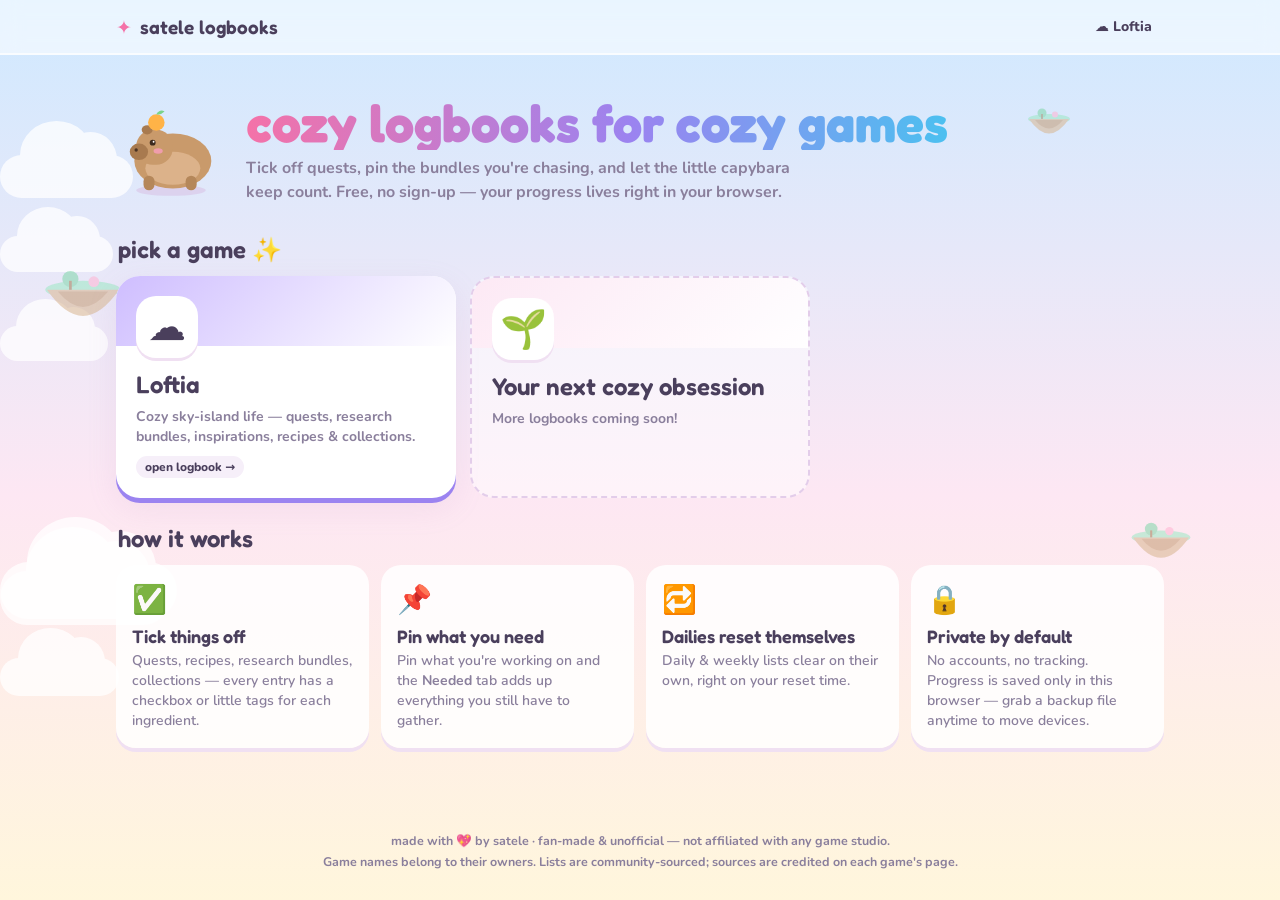
==== index.html @ f0ba3f52 "initial commit with working tracker files" ====
<!DOCTYPE html>
<html lang="en">
<head>
<meta charset="utf-8">
<meta name="viewport" content="width=device-width, initial-scale=1">
<title>satele logbooks — cozy trackers for cozy games</title>
<meta name="description" content="Cute, free progress trackers for cozy MMOs. Tick off quests, recipes, research bundles and collections — saved right in your browser.">
<meta name="theme-color" content="#fde7f3">
<meta property="og:title" content="satele logbooks">
<meta property="og:description" content="Cute, free progress trackers for cozy MMOs.">
<link rel="icon" href="/favicon.svg" type="image/svg+xml">
<link rel="preconnect" href="https://fonts.googleapis.com">
<link rel="preconnect" href="https://fonts.gstatic.com" crossorigin>
<link href="https://fonts.googleapis.com/css2?family=Fredoka:wght@400;500;600;700&family=Nunito:wght@400;600;700;800&display=swap" rel="stylesheet">
<link rel="stylesheet" href="/assets/css/base.css">
<link rel="stylesheet" href="/assets/css/home.css">
</head>
<body>
<div class="sky" id="sky" aria-hidden="true"></div>

<header class="site-head">
  <div class="in">
    <a class="brand" href="/"><span class="spark">✦</span> satele logbooks</a>
    <nav class="site-nav" id="siteNav" aria-label="Games"></nav>
  </div>
</header>

<main class="page">
  <section class="hero">
    <img class="mascot" src="/assets/img/capy.svg" alt="" width="96" height="96">
    <div>
      <h1>cozy logbooks for cozy games</h1>
      <p>Tick off quests, pin the bundles you're chasing, and let the little capybara keep count. Free, no sign-up — your progress lives right in your browser.</p>
    </div>
  </section>

  <h2 class="sec-title">pick a game ✨</h2>
  <div class="games" id="games">
    <div class="game-card skeleton" aria-hidden="true"></div>
  </div>

  <h2 class="sec-title">how it works</h2>
  <div class="how">
    <div class="how-card"><div class="big">✅</div><h3>Tick things off</h3><p>Quests, recipes, research bundles, collections — every entry has a checkbox or little tags for each ingredient.</p></div>
    <div class="how-card"><div class="big">📌</div><h3>Pin what you need</h3><p>Pin what you're working on and the <b>Needed</b> tab adds up everything you still have to gather.</p></div>
    <div class="how-card"><div class="big">🔁</div><h3>Dailies reset themselves</h3><p>Daily & weekly lists clear on their own, right on your reset time.</p></div>
    <div class="how-card"><div class="big">🔒</div><h3>Private by default</h3><p>No accounts, no tracking. Progress is saved only in this browser — grab a backup file anytime to move devices.</p></div>
  </div>
</main>

<footer class="site-foot">
  made with 💖 by satele · fan-made &amp; unofficial — not affiliated with any game studio.<br>
  Game names belong to their owners. Lists are community-sourced; sources are credited on each game's page.
</footer>

<div class="toast" id="toast" role="status" aria-live="polite"></div>
<script src="/assets/js/sky.js" defer></script>
<script src="/assets/js/home.js" defer></script>
</body>
</html>
---- assets/css/base.css ----
/* ==========================================================
   satele logbooks — shared theme (all pages)
   ========================================================== */
:root{
  --sky1:#cfe9ff; --sky2:#fde7f3; --sky3:#fff6dc;
  --ink:#4a3f5c; --ink-soft:#8a7f9c; --card:#ffffffd9; --line:#efe3f4;
  --pink:#ff9ec7; --pink-d:#f472a8; --mint:#9be7c4; --mint-d:#4cc794;
  --lav:#c9b6ff; --lav-d:#9b83f0; --butter:#ffe08a; --peach:#ffc2a1; --sky:#9fd5ff;
  --radius:22px;
  --font-display:Fredoka,Nunito,system-ui,sans-serif;
  --font-body:Nunito,system-ui,sans-serif;
}
*{box-sizing:border-box}
html,body{margin:0}
html{scroll-behavior:smooth}
body{
  font-family:var(--font-body); color:var(--ink);
  background:linear-gradient(180deg,var(--sky1) 0%,var(--sky2) 55%,var(--sky3) 100%) fixed;
  min-height:100vh; overflow-x:hidden; display:flex; flex-direction:column;
}
h1,h2,h3,.fred{font-family:var(--font-display)}
a{color:var(--lav-d)}
button{font:inherit;color:inherit;cursor:pointer;border:none;background:none}
input,textarea,select{font:inherit;color:inherit}
:focus-visible{outline:3px solid var(--lav);outline-offset:2px;border-radius:8px}
.sr-only{position:absolute;width:1px;height:1px;padding:0;margin:-1px;overflow:hidden;clip:rect(0,0,0,0);border:0}

/* floating clouds & islands */
.sky{position:fixed;inset:0;pointer-events:none;z-index:0;overflow:hidden}
.cloud{position:absolute;background:#fff;border-radius:999px;opacity:.75;animation:drift linear infinite}
.cloud::before,.cloud::after{content:"";position:absolute;background:#fff;border-radius:50%}
.cloud::before{width:55%;height:160%;left:15%;bottom:20%}
.cloud::after{width:40%;height:130%;right:12%;bottom:25%}
@keyframes drift{from{transform:translateX(-30vw)}to{transform:translateX(130vw)}}
.island{position:absolute;animation:bob 6s ease-in-out infinite}
@keyframes bob{0%,100%{transform:translateY(0)}50%{transform:translateY(-12px)}}
@media (prefers-reduced-motion:reduce){ .cloud,.island,.mascot{animation:none!important} }

/* site header */
.site-head{position:sticky;top:0;z-index:20;backdrop-filter:blur(10px);background:#ffffff8c;border-bottom:2px solid #ffffffb0}
.site-head .in{max-width:1080px;margin:0 auto;padding:10px 16px;display:flex;align-items:center;gap:12px}
.brand{display:flex;align-items:center;gap:8px;text-decoration:none;color:var(--ink);font-family:var(--font-display);font-weight:600;font-size:19px}
.brand .spark{color:var(--pink-d)}
.site-nav{margin-left:auto;display:flex;gap:6px;align-items:center;flex-wrap:wrap}
.site-nav a{text-decoration:none;color:var(--ink);font-weight:800;font-size:14px;padding:7px 12px;border-radius:12px}
.site-nav a:hover,.site-nav a[aria-current="page"]{background:#fff}

.page{position:relative;z-index:1;flex:1;width:100%;max-width:1080px;margin:0 auto;padding:22px 16px 60px}

/* site footer */
.site-foot{position:relative;z-index:1;text-align:center;font-size:12.5px;color:var(--ink-soft);font-weight:700;padding:18px 16px 28px;line-height:1.7}
.site-foot a{color:var(--lav-d)}

/* shared bits */
.panel{background:var(--card);backdrop-filter:blur(8px);border-radius:var(--radius);padding:18px;box-shadow:0 8px 30px #b48fc522, 0 4px 0 #f0e0f2}
.btn{display:inline-flex;align-items:center;gap:6px;padding:10px 16px;border-radius:14px;font-weight:800;background:#f5eef8;text-decoration:none;color:var(--ink)}
.btn.primary{background:var(--pink);color:#fff;box-shadow:0 3px 0 var(--pink-d)}
.btn.primary:active{transform:translateY(2px);box-shadow:0 1px 0 var(--pink-d)}
.btn.danger{background:#ffe3e6;color:#c2405a}
.btn.ghost{background:transparent}
.mascot{width:76px;height:76px;flex:none;animation:bob 4s ease-in-out infinite}

.toast{position:fixed;left:50%;bottom:22px;transform:translateX(-50%) translateY(120px);background:#fff;padding:10px 18px;border-radius:999px;font-weight:800;box-shadow:0 8px 24px #b48fc544;transition:transform .35s cubic-bezier(.3,1.5,.5,1);z-index:60;max-width:92vw;text-align:center}
.toast.show{transform:translateX(-50%) translateY(0)}

@media (max-width:560px){
  .page{padding:14px 10px 50px}
  .mascot{width:58px;height:58px}
  .brand{font-size:17px}
}
---- assets/css/home.css ----
/* home page */
.hero{display:flex;align-items:center;gap:20px;margin:18px 0 30px;flex-wrap:wrap}
.hero .mascot{width:110px;height:110px}
.hero h1{margin:0 0 6px;font-size:clamp(30px,6vw,52px);font-weight:700;line-height:1.05;
  background:linear-gradient(90deg,#f472a8,#9b83f0 55%,#4cc0f0);-webkit-background-clip:text;background-clip:text;color:transparent}
.hero p{margin:0;max-width:560px;font-weight:700;color:var(--ink-soft);font-size:16px;line-height:1.5}
.sec-title{font-weight:600;font-size:24px;margin:26px 2px 12px}

.games{display:grid;grid-template-columns:repeat(auto-fill,minmax(280px,1fr));gap:14px}
.game-card{position:relative;display:flex;flex-direction:column;gap:8px;padding:20px;border-radius:24px;background:#fff;text-decoration:none;color:var(--ink);
  box-shadow:0 5px 0 var(--gd,#e6d3ea),0 10px 30px #b48fc522;transition:transform .18s;min-height:170px;overflow:hidden}
.game-card::before{content:"";position:absolute;inset:0 0 auto 0;height:70px;background:linear-gradient(135deg,var(--gc,#fde7f3),#fff);opacity:.9}
.game-card>*{position:relative}
.game-card:hover{transform:translateY(-4px)}
.game-card .ic{font-size:38px;width:62px;height:62px;border-radius:20px;background:#fff;display:grid;place-items:center;box-shadow:0 3px 0 #f0e0f2}
.game-card h3{margin:4px 0 0;font-size:24px;font-weight:600}
.game-card p{margin:0;font-weight:700;color:var(--ink-soft);font-size:14px;line-height:1.45}
.game-card .meta{margin-top:auto;display:flex;gap:6px;flex-wrap:wrap;font-size:12px;font-weight:800}
.game-card .meta span{background:#f6eff9;padding:3px 9px;border-radius:999px}
.game-card .meta .prog{background:#e8f8ef;color:#2f8a60}
.game-card.soon{background:#ffffff80;box-shadow:none;border:2px dashed #e3cdea;cursor:default}
.game-card.soon:hover{transform:none}
.game-card.skeleton{background:#ffffff80}

.how{display:grid;grid-template-columns:repeat(auto-fill,minmax(220px,1fr));gap:12px}
.how-card{background:var(--card);border-radius:20px;padding:16px;box-shadow:0 4px 0 #f0e0f2}
.how-card .big{font-size:28px}
.how-card h3{margin:6px 0 4px;font-size:18px;font-weight:600}
.how-card p{margin:0;font-weight:600;color:var(--ink-soft);font-size:14px;line-height:1.45}
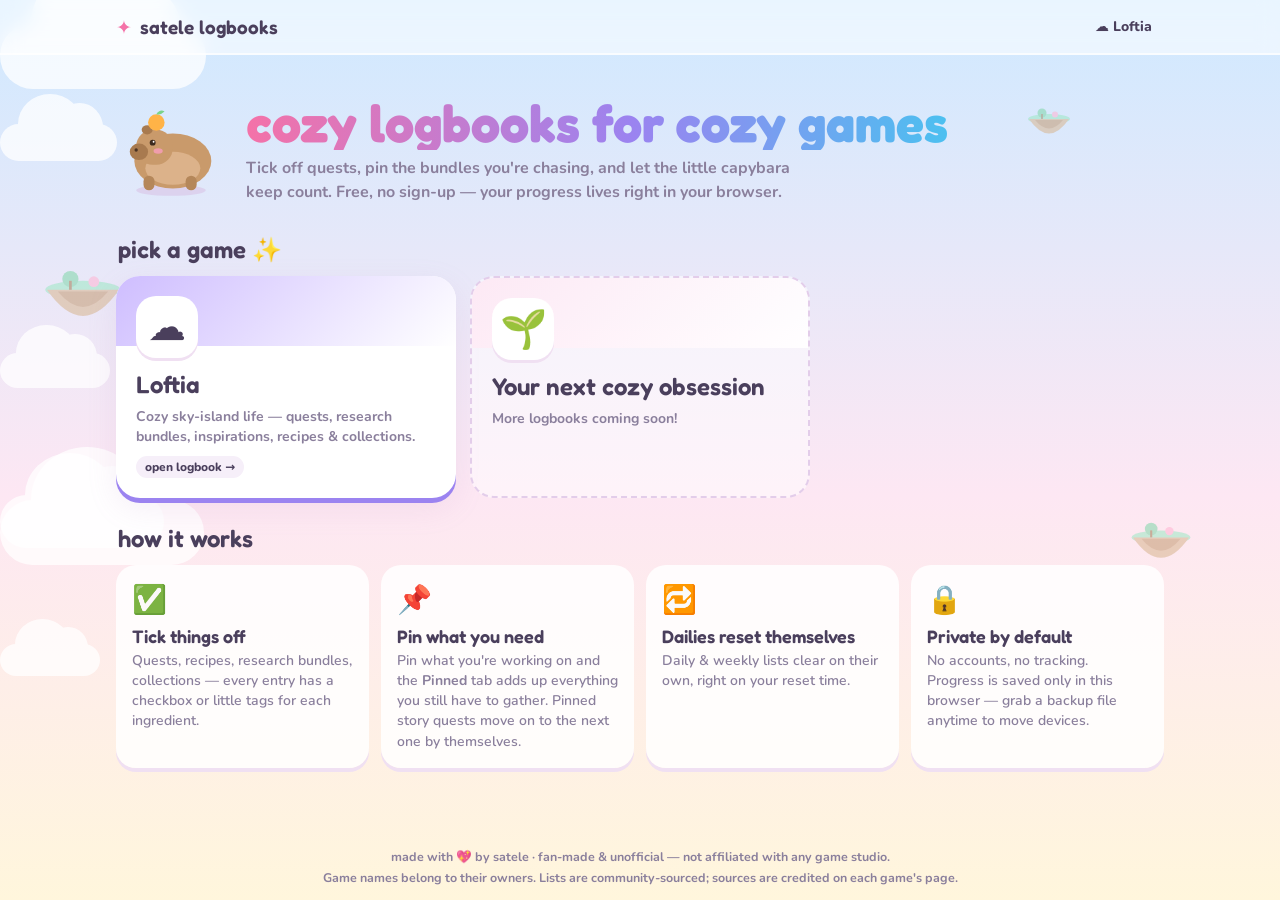
==== commit 6703079d: "changed wording from "needed" to "pinned" and made pinable story quests continous. i.e. if a story q" ====
--- a/index.html
+++ b/index.html
@@ -42,7 +42,7 @@
   <h2 class="sec-title">how it works</h2>
   <div class="how">
     <div class="how-card"><div class="big">✅</div><h3>Tick things off</h3><p>Quests, recipes, research bundles, collections — every entry has a checkbox or little tags for each ingredient.</p></div>
-    <div class="how-card"><div class="big">📌</div><h3>Pin what you need</h3><p>Pin what you're working on and the <b>Needed</b> tab adds up everything you still have to gather.</p></div>
+    <div class="how-card"><div class="big">📌</div><h3>Pin what you need</h3><p>Pin what you're working on and the <b>Pinned</b> tab adds up everything you still have to gather. Pinned story quests move on to the next one by themselves.</p></div>
     <div class="how-card"><div class="big">🔁</div><h3>Dailies reset themselves</h3><p>Daily & weekly lists clear on their own, right on your reset time.</p></div>
     <div class="how-card"><div class="big">🔒</div><h3>Private by default</h3><p>No accounts, no tracking. Progress is saved only in this browser — grab a backup file anytime to move devices.</p></div>
   </div>
@@ -57,4 +57,4 @@
 <script src="/assets/js/sky.js" defer></script>
 <script src="/assets/js/home.js" defer></script>
 </body>
-</html>
+</html>
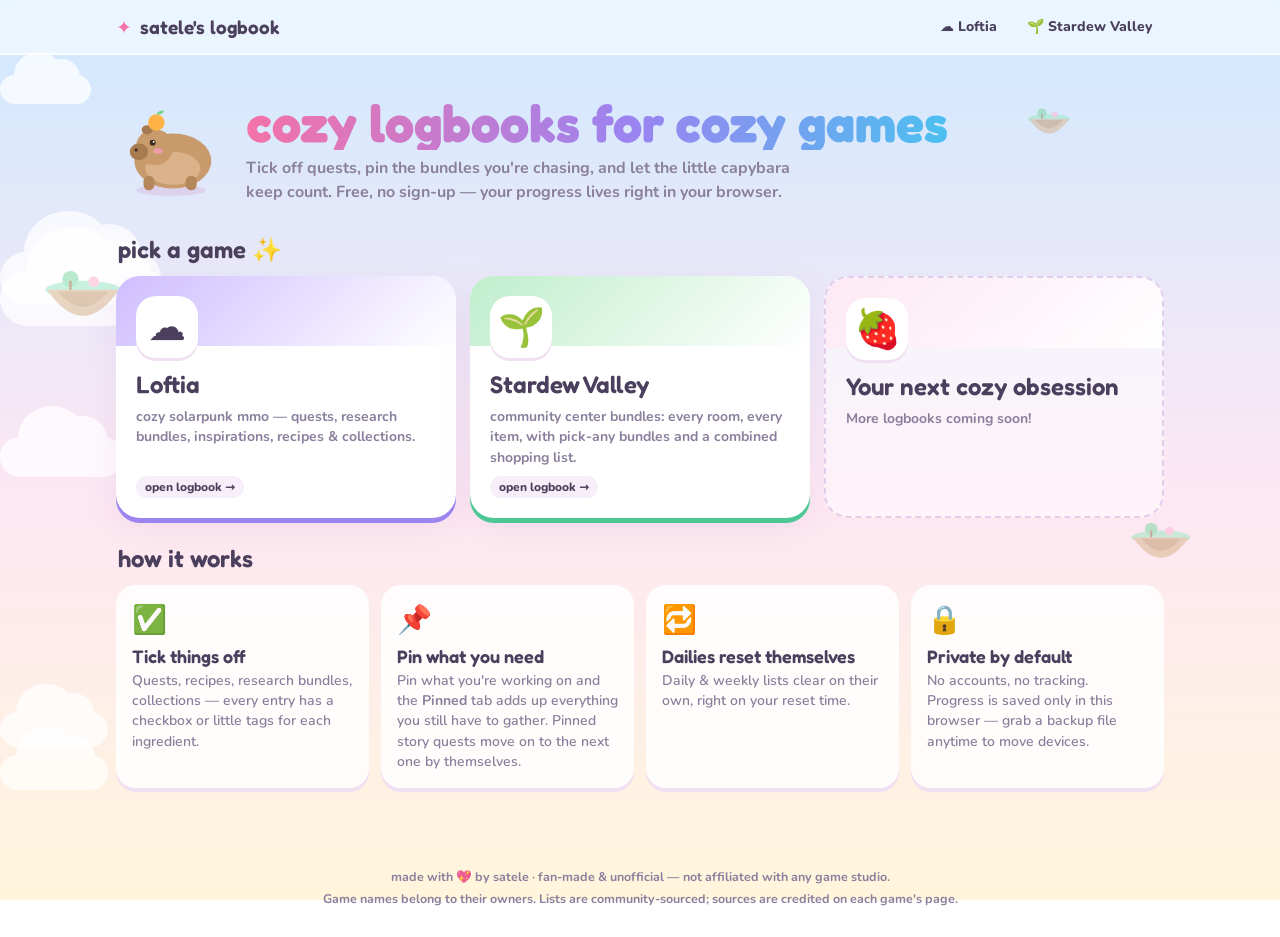
==== commit 815f1aeb: "added in a sdv bundle tracker,  added pets in loftia tracker" ====
--- a/index.html
+++ b/index.html
@@ -3,10 +3,10 @@
 <head>
 <meta charset="utf-8">
 <meta name="viewport" content="width=device-width, initial-scale=1">
-<title>satele logbooks — cozy trackers for cozy games</title>
+<title>satele's logbook — cozy trackers for cozy games</title>
 <meta name="description" content="Cute, free progress trackers for cozy MMOs. Tick off quests, recipes, research bundles and collections — saved right in your browser.">
 <meta name="theme-color" content="#fde7f3">
-<meta property="og:title" content="satele logbooks">
+<meta property="og:title" content="satele's logbook">
 <meta property="og:description" content="Cute, free progress trackers for cozy MMOs.">
 <link rel="icon" href="/favicon.svg" type="image/svg+xml">
 <link rel="preconnect" href="https://fonts.googleapis.com">
@@ -20,7 +20,7 @@
 
 <header class="site-head">
   <div class="in">
-    <a class="brand" href="/"><span class="spark">✦</span> satele logbooks</a>
+    <a class="brand" href="/"><span class="spark">✦</span> satele's logbook</a>
     <nav class="site-nav" id="siteNav" aria-label="Games"></nav>
   </div>
 </header>
--- a/assets/css/base.css
+++ b/assets/css/base.css
@@ -1,5 +1,5 @@
 /* ==========================================================
-   satele logbooks — shared theme (all pages)
+   satele's logbook — shared theme (all pages)
    ========================================================== */
 :root{
   --sky1:#cfe9ff; --sky2:#fde7f3; --sky3:#fff6dc;
@@ -67,4 +67,4 @@
   .page{padding:14px 10px 50px}
   .mascot{width:58px;height:58px}
   .brand{font-size:17px}
-}
+}
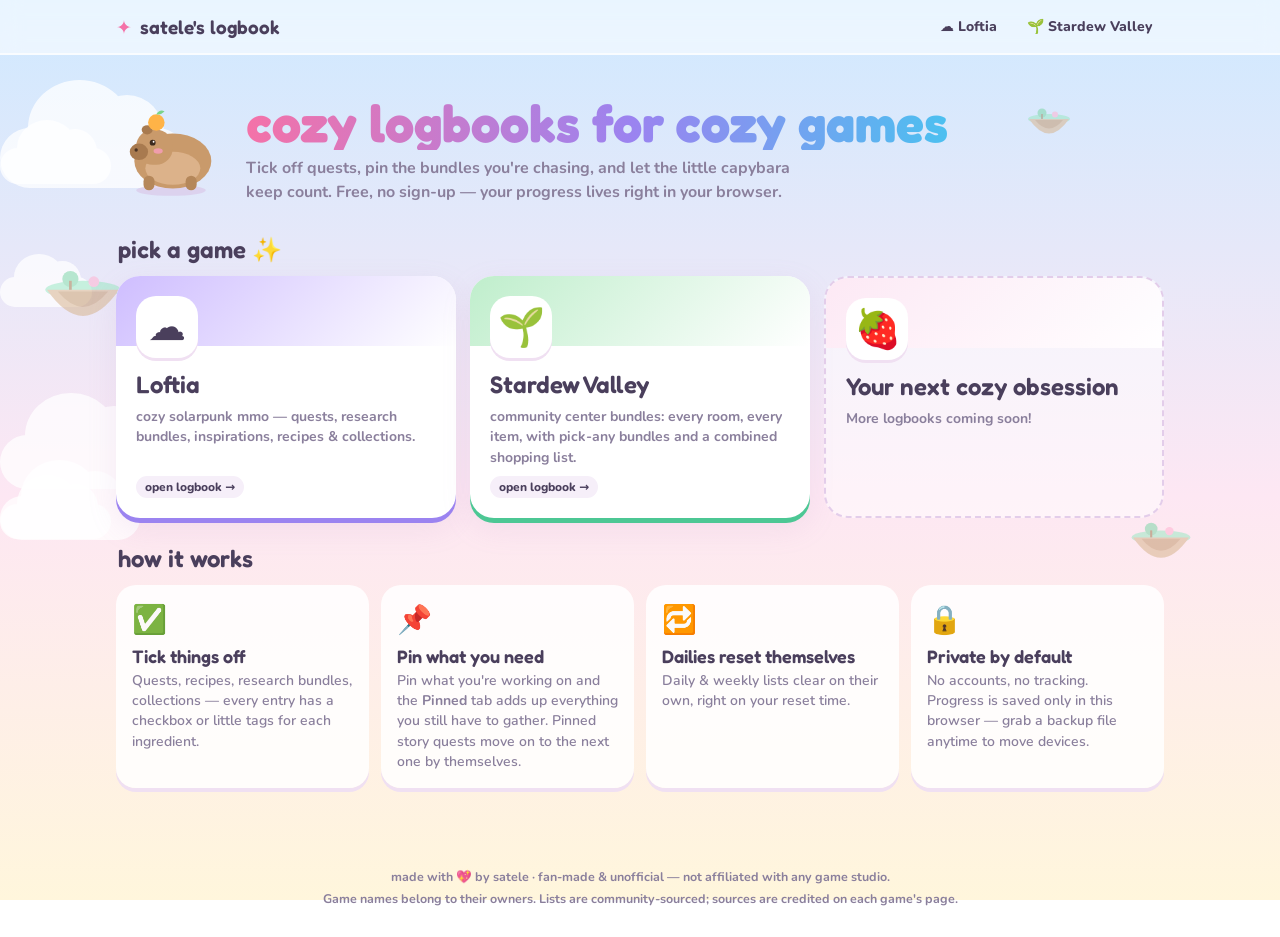
==== commit 0bb00290: "adjusted file structure, split side quests into npcs, added housing upgrades and updated favicon" ====
--- a/index.html
+++ b/index.html
@@ -8,7 +8,7 @@
 <meta name="theme-color" content="#fde7f3">
 <meta property="og:title" content="satele's logbook">
 <meta property="og:description" content="Cute, free progress trackers for cozy MMOs.">
-<link rel="icon" href="/favicon.svg" type="image/svg+xml">
+<link rel="icon" href="/img/favicon.png" type="image/png+xml">
 <link rel="preconnect" href="https://fonts.googleapis.com">
 <link rel="preconnect" href="https://fonts.gstatic.com" crossorigin>
 <link href="https://fonts.googleapis.com/css2?family=Fredoka:wght@400;500;600;700&family=Nunito:wght@400;600;700;800&display=swap" rel="stylesheet">
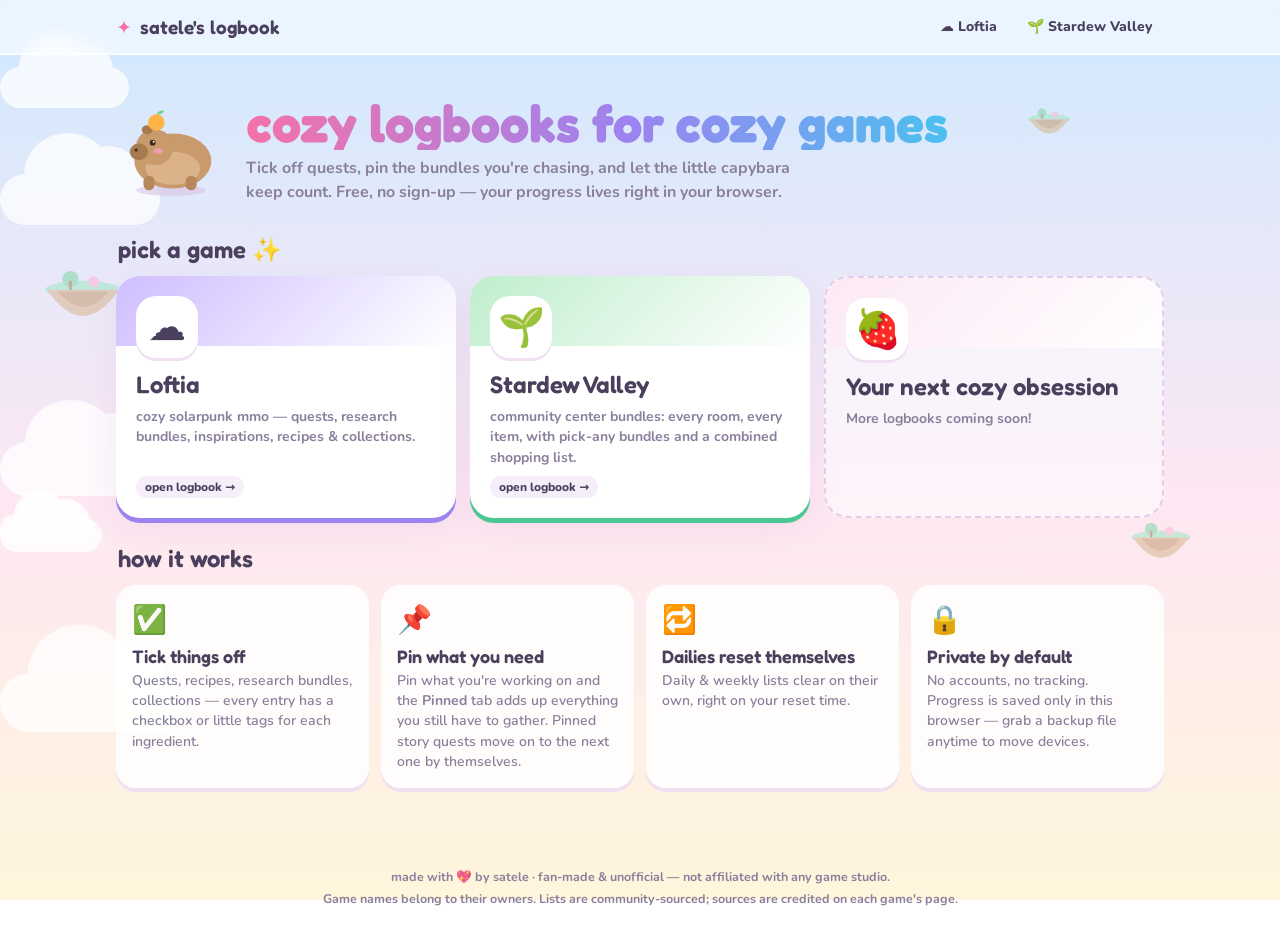
==== commit e65c8623: "minor wording adjustments" ====
--- a/index.html
+++ b/index.html
@@ -3,7 +3,7 @@
 <head>
 <meta charset="utf-8">
 <meta name="viewport" content="width=device-width, initial-scale=1">
-<title>satele's logbook — cozy trackers for cozy games</title>
+<title> satele's logbook — cozy logbooks for cozy games </title>
 <meta name="description" content="Cute, free progress trackers for cozy MMOs. Tick off quests, recipes, research bundles and collections — saved right in your browser.">
 <meta name="theme-color" content="#fde7f3">
 <meta property="og:title" content="satele's logbook">
@@ -30,7 +30,7 @@
     <img class="mascot" src="/assets/img/capy.svg" alt="" width="96" height="96">
     <div>
       <h1>cozy logbooks for cozy games</h1>
-      <p>Tick off quests, pin the bundles you're chasing, and let the little capybara keep count. Free, no sign-up — your progress lives right in your browser.</p>
+      <p> Tick off quests, pin the bundles you're chasing, and let the little capybara keep count. Free, no sign-up — your progress lives right in your browser. </p>
     </div>
   </section>
 
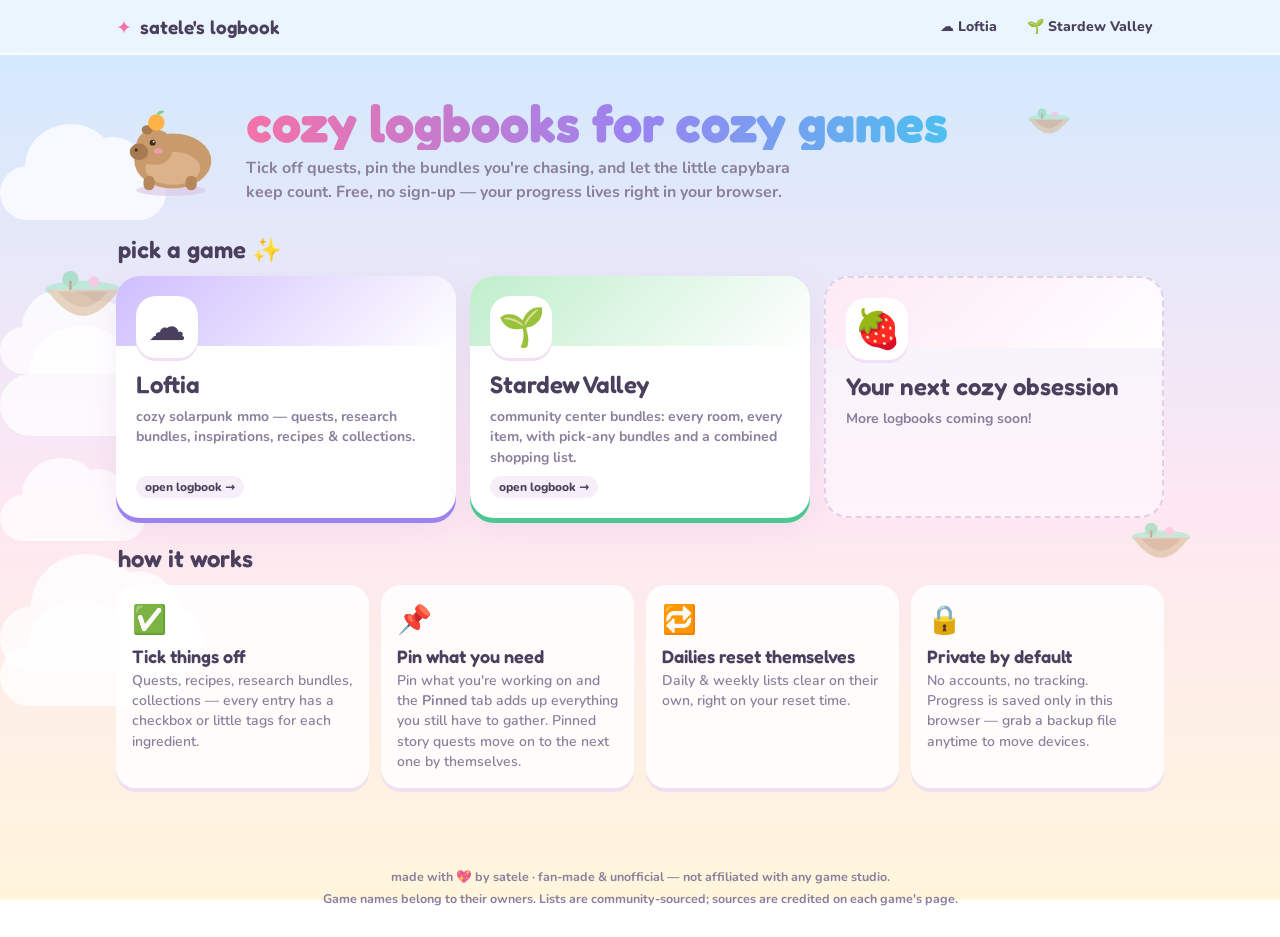
==== commit 1742ce01: "updated permits tracker, an daily quests to match game's quests" ====
--- a/index.html
+++ b/index.html
@@ -29,7 +29,7 @@
   <section class="hero">
     <img class="mascot" src="/assets/img/capy.svg" alt="" width="96" height="96">
     <div>
-      <h1>cozy logbooks for cozy games</h1>
+      <h1> cozy logbooks for cozy games </h1>
       <p> Tick off quests, pin the bundles you're chasing, and let the little capybara keep count. Free, no sign-up — your progress lives right in your browser. </p>
     </div>
   </section>
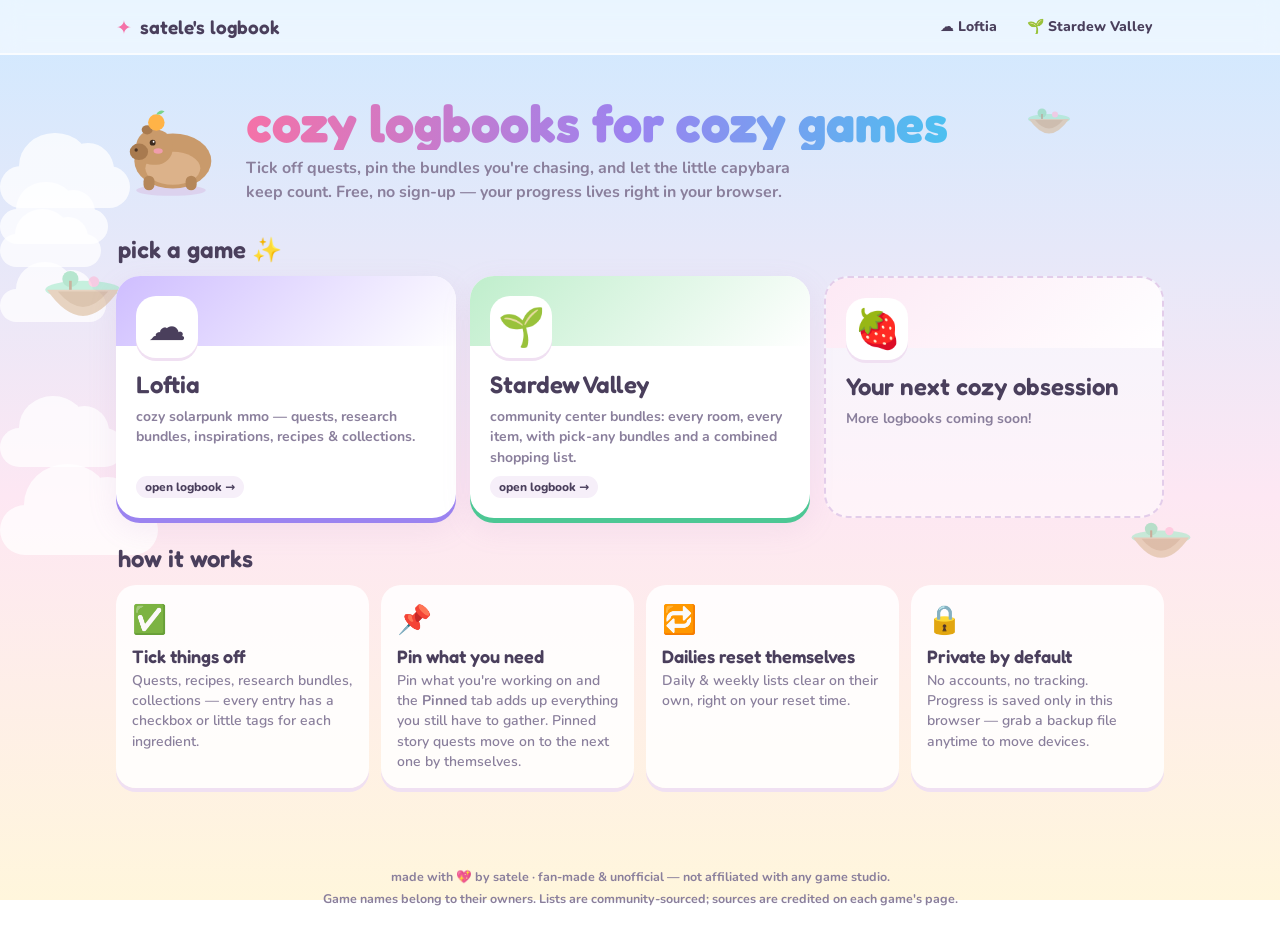
==== commit 4ddbe113: "added tags to improve readability across multiple menus, fiilled in more information regarding pets," ====
--- a/index.html
+++ b/index.html
@@ -8,7 +8,8 @@
 <meta name="theme-color" content="#fde7f3">
 <meta property="og:title" content="satele's logbook">
 <meta property="og:description" content="Cute, free progress trackers for cozy MMOs.">
-<link rel="icon" href="/img/favicon.png" type="image/png+xml">
+<link rel="icon" href="/assets/img/favicon.png" type="image/png">
+<link rel="apple-touch-icon" href="/assets/img/favicon.png">
 <link rel="preconnect" href="https://fonts.googleapis.com">
 <link rel="preconnect" href="https://fonts.gstatic.com" crossorigin>
 <link href="https://fonts.googleapis.com/css2?family=Fredoka:wght@400;500;600;700&family=Nunito:wght@400;600;700;800&display=swap" rel="stylesheet">
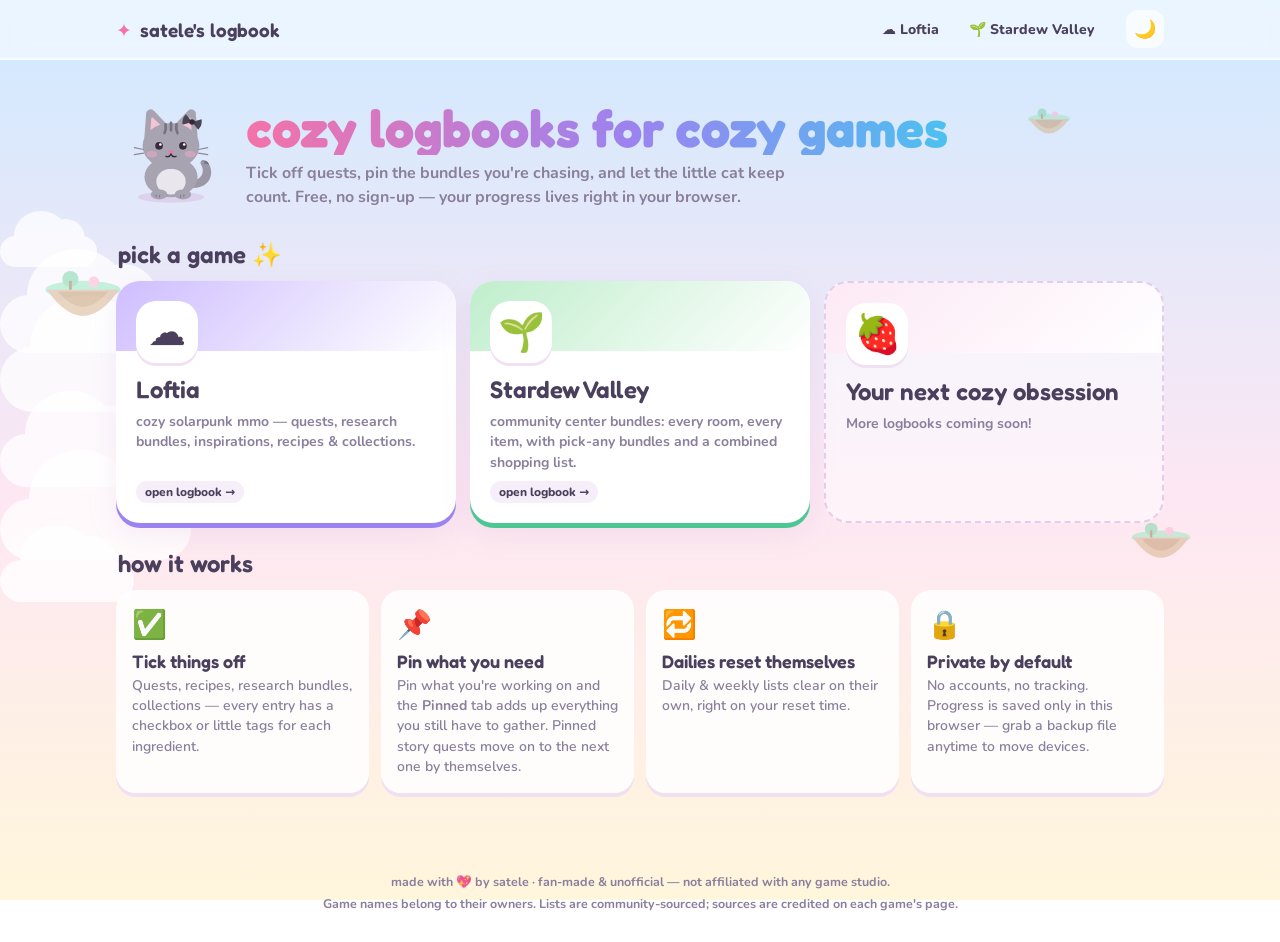
==== commit eab2494d: "added a dark mode and changed logo from capy to cat" ====
--- a/index.html
+++ b/index.html
@@ -15,6 +15,8 @@
 <link href="https://fonts.googleapis.com/css2?family=Fredoka:wght@400;500;600;700&family=Nunito:wght@400;600;700;800&display=swap" rel="stylesheet">
 <link rel="stylesheet" href="/assets/css/base.css">
 <link rel="stylesheet" href="/assets/css/home.css">
+<link rel="stylesheet" href="/assets/css/dusk.css">
+<script src="/assets/js/theme.js"></script>
 </head>
 <body>
 <div class="sky" id="sky" aria-hidden="true"></div>
@@ -28,10 +30,10 @@
 
 <main class="page">
   <section class="hero">
-    <img class="mascot" src="/assets/img/capy.svg" alt="" width="96" height="96">
+    <img class="mascot" src="/assets/img/cat.svg" alt="" width="96" height="96">
     <div>
       <h1> cozy logbooks for cozy games </h1>
-      <p> Tick off quests, pin the bundles you're chasing, and let the little capybara keep count. Free, no sign-up — your progress lives right in your browser. </p>
+      <p> Tick off quests, pin the bundles you're chasing, and let the little cat keep count. Free, no sign-up — your progress lives right in your browser. </p>
     </div>
   </section>
 
--- a/assets/css/dusk.css
+++ b/assets/css/dusk.css
@@ -0,0 +1,105 @@
+/* ==========================================================
+   satele's logbook — dusk theme (night mode)
+   Switched on by /assets/js/theme.js → <html data-theme="dusk">
+   ========================================================== */
+.theme-btn{width:38px;height:38px;border-radius:12px;background:#ffffffb0;font-size:18px;display:grid;place-items:center;flex:none;transition:transform .15s}
+.theme-btn:hover{transform:rotate(-12deg) scale(1.06)}
+.site-nav + .theme-btn{margin-left:8px}
+.site-head .in > .brand + .theme-btn{margin-left:auto}
+.star{display:none}
+
+html[data-theme="dusk"]{
+  --sky1:#1f1a3a; --sky2:#3a2a55; --sky3:#7a4a6a;
+  --ink:#ece6f7; --ink-soft:#b3a8c9; --card:#2a2442e6; --line:#3f3660;
+  --pink:#e87fae; --pink-d:#c45a8c; --mint:#5fbf98; --mint-d:#3d9c76;
+  --lav:#9d86e8; --lav-d:#b9a6ff; --butter:#e8c56a; --peach:#e89f7c; --sky:#6aa8d8;
+  color-scheme:dark;
+}
+html[data-theme="dusk"] body{
+  background:
+    radial-gradient(120% 60% at 50% 115%, #ff9a7a55 0%, #d0688a33 35%, transparent 70%),
+    linear-gradient(180deg,var(--sky1) 0%,var(--sky2) 55%,var(--sky3) 100%) fixed;
+}
+html[data-theme="dusk"] .star{display:block;position:absolute;width:3px;height:3px;border-radius:50%;background:#fff6d8;box-shadow:0 0 6px #fff3c4;animation:twinkle 3s ease-in-out infinite}
+@keyframes twinkle{0%,100%{opacity:.2}50%{opacity:.9}}
+html[data-theme="dusk"] .cloud,html[data-theme="dusk"] .cloud::before,html[data-theme="dusk"] .cloud::after{background:#c79ac8}
+html[data-theme="dusk"] .cloud{opacity:.13}
+html[data-theme="dusk"] .island{opacity:.25!important;filter:saturate(.6) brightness(.8)}
+@media (prefers-reduced-motion:reduce){ html[data-theme="dusk"] .star{animation:none} }
+
+/* surfaces that were white */
+html[data-theme="dusk"] .site-head{background:#1d1833b3;border-bottom-color:#ffffff14}
+html[data-theme="dusk"] .site-nav a:hover,html[data-theme="dusk"] .site-nav a[aria-current="page"]{background:#ffffff14}
+html[data-theme="dusk"] .theme-btn{background:#ffffff14}
+html[data-theme="dusk"] .panel{box-shadow:0 8px 30px #0005, 0 4px 0 #1a1530}
+html[data-theme="dusk"] .btn{background:#3a3158;color:var(--ink)}
+html[data-theme="dusk"] .btn.danger{background:#5a2a3a;color:#ffc2cf}
+html[data-theme="dusk"] .toast{background:#2f2848;color:var(--ink);box-shadow:0 8px 24px #0007}
+
+html[data-theme="dusk"] .bubble{background:#2f2848;box-shadow:0 3px 0 #1a1530}
+html[data-theme="dusk"] .bubble::before{border-right-color:#2f2848}
+html[data-theme="dusk"] .pill{background:#ffffff14}
+html[data-theme="dusk"] .icon-btn,html[data-theme="dusk"] .small-btn{background:#352d50;box-shadow:0 3px 0 #1a1530}
+html[data-theme="dusk"] .small-btn:hover{background:#3f3660}
+
+html[data-theme="dusk"] .tab{background:#2a2442b3;box-shadow:0 3px 0 #1a1530}
+html[data-theme="dusk"] .tab:hover{background:#352d50}
+html[data-theme="dusk"] .tab.on{color:#fff}
+html[data-theme="dusk"] .tab:not(.on) .cnt{background:#3f3660}
+html[data-theme="dusk"] .tab.add{background:transparent;border-color:#4a4070}
+
+html[data-theme="dusk"] .chip,html[data-theme="dusk"] .search,html[data-theme="dusk"] .toggle,html[data-theme="dusk"] select.sort{background:#2f2848}
+html[data-theme="dusk"] .chip .mini{background:#3f3660}
+html[data-theme="dusk"] .bar{background:#3a3158;box-shadow:inset 0 2px 0 #2a2442}
+html[data-theme="dusk"] .bar>i{background:repeating-linear-gradient(45deg,var(--mint) 0 10px,#7fd3b0 10px 20px)}
+html[data-theme="dusk"] .add-row input{background:#2f2848;border-color:#4a4070}
+
+/* cards */
+html[data-theme="dusk"] .item{background:#2f2848;border-color:#3a3158}
+html[data-theme="dusk"] .item:hover{border-color:#4f4478}
+html[data-theme="dusk"] .item.done,html[data-theme="dusk"] .item.lvl-card.done{background:#233a37;border-color:#2f5249}
+html[data-theme="dusk"] .item.done .nm{color:#8fc7ad;text-decoration-color:#4f8f73}
+html[data-theme="dusk"] .item.locked{background:#29233d}
+html[data-theme="dusk"] .item.pinned{border-color:#a8577b;box-shadow:0 0 0 2px #5a2f47}
+html[data-theme="dusk"] .item.next{border-color:#7a66c7;box-shadow:0 0 0 3px #3b3266}
+html[data-theme="dusk"] .check{background:#241f38;border-color:#5a4f80}
+html[data-theme="dusk"] .acts button:hover{background:#3a3158}
+html[data-theme="dusk"] .item .mynote{color:#f0a6c8}
+html[data-theme="dusk"] .item .fav-badge{filter:none}
+html[data-theme="dusk"] .pip,html[data-theme="dusk"] .pip.part{background:#3a3158;color:#b3a8c9}
+html[data-theme="dusk"] .qs.lock{background:#3a3158;color:#a79cc0}
+/* the pastel tags stay pastel, just a touch softer so they don't glare */
+html[data-theme="dusk"] .qs:not(.lock),html[data-theme="dusk"] .pip.on,html[data-theme="dusk"] .reset-pill,html[data-theme="dusk"] .new-pill{filter:brightness(.88) saturate(.95)}
+
+/* levels / permits */
+html[data-theme="dusk"] .lv-dot,html[data-theme="dusk"] .lvl-card .lv-dot{background:#3a3158;border-color:#5a4f80}
+html[data-theme="dusk"] .lv-dot.on,html[data-theme="dusk"] .lvl-card .lv-dot.on{background:var(--mint);border-color:var(--mint-d)}
+html[data-theme="dusk"] .lv-seg{background:#5a4f80}
+html[data-theme="dusk"] .lv-seg.on{background:var(--mint-d)}
+html[data-theme="dusk"] .lc-up{background:#43293d;border-color:#7a3f60;color:#ffb3d1}
+html[data-theme="dusk"] .lc-up:hover{background:#52304a}
+html[data-theme="dusk"] .lc-up.max{background:#233a37;border-color:#2f5249;color:#8fd6b4}
+
+/* gather / wishlist boxes */
+html[data-theme="dusk"] .gather{background:linear-gradient(135deg,#3a2f3a,#3a2a45);border-color:#8a6f3a}
+html[data-theme="dusk"] .savings{background:linear-gradient(135deg,#3f2a45,#3a2f3a);border-color:#8a4a6a}
+html[data-theme="dusk"] .gather-h span,html[data-theme="dusk"] .gather-list .g{background:#2a2442;box-shadow:0 2px 0 #1a1530}
+html[data-theme="dusk"] .save-top>span,html[data-theme="dusk"] .save-top .have{color:var(--ink-soft)}
+html[data-theme="dusk"] .save-top .have input{background:#241f38;border-color:#5a3f60}
+html[data-theme="dusk"] .warn-bar{background:#4a3f20;color:#ffe6a0}
+
+/* modals */
+html[data-theme="dusk"] .scrim{background:#0d0a1a99}
+html[data-theme="dusk"] .modal{background:#2a2442;box-shadow:0 20px 50px #000a}
+html[data-theme="dusk"] .field input,html[data-theme="dusk"] .field textarea{background:#241f38}
+html[data-theme="dusk"] .emoji-row button{background:#352d50}
+
+/* home page */
+html[data-theme="dusk"] .game-card{background:#2a2442;box-shadow:0 5px 0 #1a1530,0 10px 30px #0005}
+html[data-theme="dusk"] .game-card::before{background:linear-gradient(135deg,var(--gc,#4a3560),#2a2442);opacity:.45}
+html[data-theme="dusk"] .game-card .ic{background:#352d50;box-shadow:0 3px 0 #1a1530}
+html[data-theme="dusk"] .game-card .meta span{background:#3a3158}
+html[data-theme="dusk"] .game-card .meta .prog{background:#233a37;color:#8fd6b4}
+html[data-theme="dusk"] .game-card.soon,html[data-theme="dusk"] .game-card.skeleton{background:#2a244280;border-color:#4a4070}
+html[data-theme="dusk"] .how-card{box-shadow:0 4px 0 #1a1530}
+html[data-theme="dusk"] .hero h1,html[data-theme="dusk"] .title-block h1{filter:brightness(1.15)}
